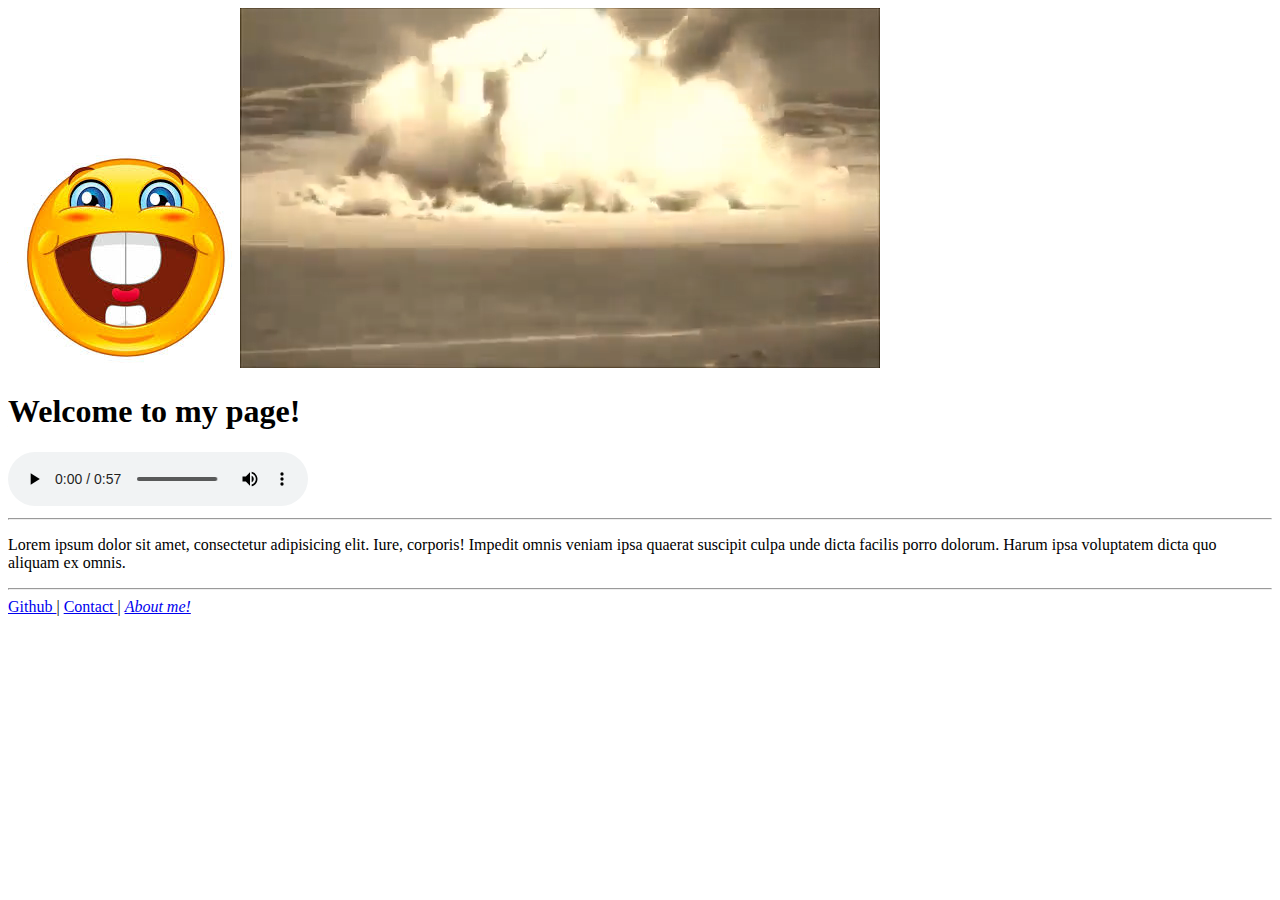
==== index.html @ 4340ac80 "First attempts at HTML" ====
<!DOCTYPE html>
<html lang="en">

<head>
    <meta charset="UTF-8">
    <meta name="viewport" content="width=device-width, initial-scale=1.0">
    <title>My First Website!</title>

</head>

<body>
    <!--First Try at HTML bruh i have never done web dev :(-->
    <img src="/images/funny.jpg" alt="A funny smiling emoji" title=":)">
    <video autoplay muted loop src="/videos/explosion.mp4"></video>

    <h1>Welcome to my page!</h1>
    <audio controls src="audio/royalty free ukulele.mp3"></audio>
    <hr>

    <p>Lorem ipsum dolor sit amet, consectetur adipisicing elit. Iure, corporis! Impedit omnis veniam ipsa quaerat
        suscipit culpa unde dicta facilis porro dolorum. Harum ipsa voluptatem dicta quo aliquam ex omnis.</p>

    <hr>

    <a href="https://github.com/bassmm" target=_self title="Check out my Github page!">
        Github
    </a>
    |
    <a href="mailto:bassamtop123@gmail.com" target=_self title="Send me an email!">
        Contact
    </a>
    |
    <a href="aboutme.html" target=_self title="Get to know me!">
        <i>About me!</i>
    </a>

</body>

</html>
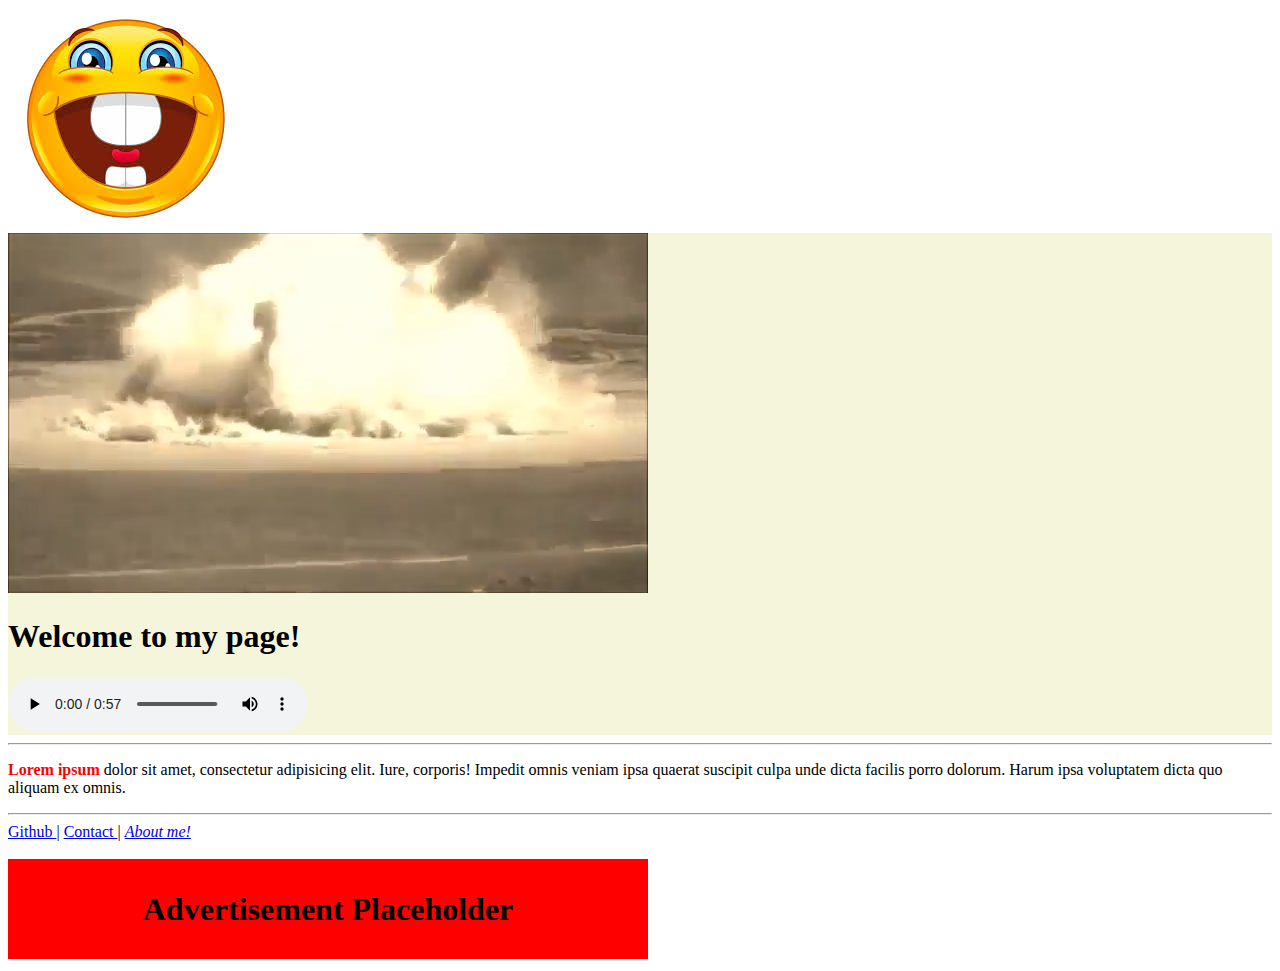
==== commit 05699927: "added ads" ====
--- a/index.html
+++ b/index.html
@@ -11,13 +11,20 @@
 <body>
     <!--First Try at HTML bruh i have never done web dev :(-->
     <img src="/images/funny.jpg" alt="A funny smiling emoji" title=":)">
-    <video autoplay muted loop src="/videos/explosion.mp4"></video>
 
-    <h1>Welcome to my page!</h1>
-    <audio controls src="audio/royalty free ukulele.mp3"></audio>
+    <div id="greeting_zone" style="background-color: beige;">
+
+        <video autoplay muted loop src="/videos/explosion.mp4"></video>
+
+        <h1>Welcome to my page!</h1>
+        <audio controls src="audio/royalty free ukulele.mp3"></audio>
+
+    </div>
+
     <hr>
 
-    <p>Lorem ipsum dolor sit amet, consectetur adipisicing elit. Iure, corporis! Impedit omnis veniam ipsa quaerat
+    <p><span style="color: red;"><b>Lorem ipsum</b></span> dolor sit amet, consectetur adipisicing elit. Iure, corporis!
+        Impedit omnis veniam ipsa quaerat
         suscipit culpa unde dicta facilis porro dolorum. Harum ipsa voluptatem dicta quo aliquam ex omnis.</p>
 
     <hr>
@@ -34,6 +41,10 @@
         <i>About me!</i>
     </a>
 
+    <br>
+    <br>
+
+    <iframe style="border:0;" src="ad.html" width="640" height="100"></iframe>
 </body>
 
 </html>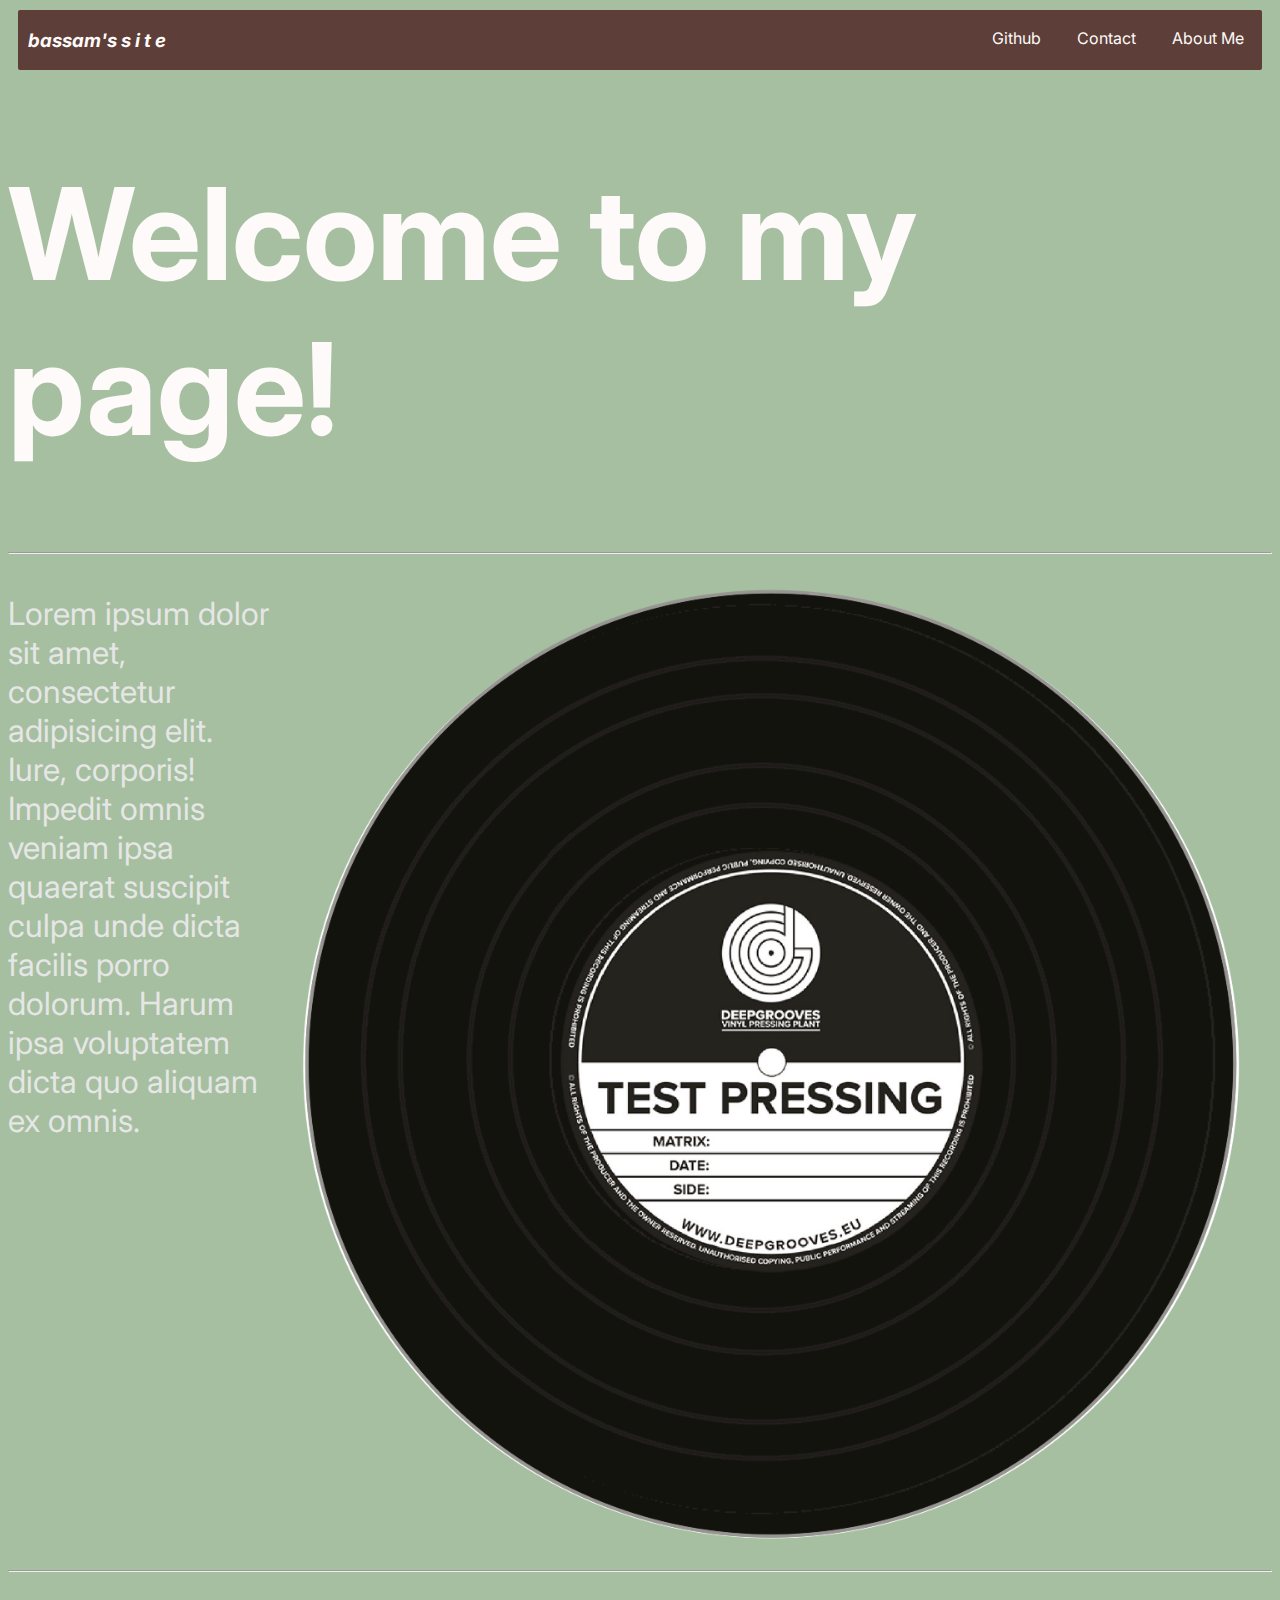
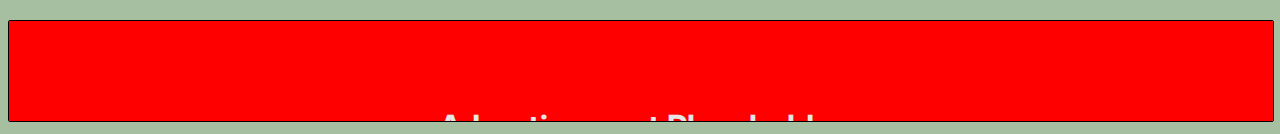
==== commit f4bb966b: "just messing around" ====
--- a/index.html
+++ b/index.html
@@ -5,46 +5,53 @@
     <meta charset="UTF-8">
     <meta name="viewport" content="width=device-width, initial-scale=1.0">
     <title>My First Website!</title>
-
+    <link rel="stylesheet" href="style.css">
 </head>
 
 <body>
     <!--First Try at HTML bruh i have never done web dev :(-->
-    <img src="/images/funny.jpg" alt="A funny smiling emoji" title=":)">
+    <nav class="nav-bar">
+        <h3 class="nav-title"><i>bassam's s i t e</i></h3>
+        <div class="nav-tabs">
+            <a href="https://github.com/bassmm" target=_self title="Check out my Github page!">
+                Github
+            </a>
+            <a href="mailto:bassamtop123@gmail.com" target=_self title="Send me an email!">
+                Contact
+            </a>
+            <a href="aboutme.html" target=_self title="Get to know me!">
+                About Me
+            </a>
+        </div>
+    </nav>
 
-    <div id="greeting_zone" style="background-color: beige;">
+    <div class="greeter-text">
 
-        <video autoplay muted loop src="/videos/explosion.mp4"></video>
+        <h1>Welcome to my
+            <br>
+            page!
+        </h1>
 
-        <h1>Welcome to my page!</h1>
-        <audio controls src="audio/royalty free ukulele.mp3"></audio>
+    </div>
+
+    <hr>
+    <div class="content">
+        <p>Lorem ipsum dolor sit amet, consectetur adipisicing elit. Iure, corporis!
+            Impedit omnis veniam ipsa quaerat
+            suscipit culpa unde dicta facilis porro dolorum. Harum ipsa voluptatem dicta quo aliquam ex omnis.</p>
+
+        <img src="images/vinyl.png" width="1000px">
 
     </div>
 
     <hr>
 
-    <p><span style="color: red;"><b>Lorem ipsum</b></span> dolor sit amet, consectetur adipisicing elit. Iure, corporis!
-        Impedit omnis veniam ipsa quaerat
-        suscipit culpa unde dicta facilis porro dolorum. Harum ipsa voluptatem dicta quo aliquam ex omnis.</p>
 
-    <hr>
-
-    <a href="https://github.com/bassmm" target=_self title="Check out my Github page!">
-        Github
-    </a>
-    |
-    <a href="mailto:bassamtop123@gmail.com" target=_self title="Send me an email!">
-        Contact
-    </a>
-    |
-    <a href="aboutme.html" target=_self title="Get to know me!">
-        <i>About me!</i>
-    </a>
 
     <br>
     <br>
 
-    <iframe style="border:0;" src="ad.html" width="640" height="100"></iframe>
+    <iframe class="ads" src="ad.html" width="640" height="100"></iframe>
 </body>
 
 </html>--- a/style.css
+++ b/style.css
@@ -0,0 +1,62 @@
+@import url('https://fonts.googleapis.com/css2?family=Inter:wght@100..900&display=swap');
+
+* {
+    font-family: "Inter", sans-serif;
+}
+
+body {
+    background: #A5BFA0;
+}
+
+p {
+    color: hsl(0 0% 90%);
+    font-size: 32px;
+}
+
+
+h1 {
+    font-size: 128px;
+    color: #FDFAF9;
+}
+
+.content {
+    display: flex;
+}
+
+.nav-bar {
+    display: flex;
+    justify-content: space-between;
+    background: #5d3e38;
+    color: #FDFAF9;
+    border-radius: 2px;
+    margin: 10px;
+}
+
+.nav-title {
+    margin-left: 10px;
+}
+
+.nav-tabs a {
+    display: block;
+    height: 100%;
+    float: left;
+    text-decoration: none;
+    color: #FDFAF9;
+    margin: 10px;
+    padding: 8px;
+}
+
+.nav-tabs a:hover {
+    text-decoration: overline;
+    border-radius: 2px;
+    background-color: hsl(10, 25%, 35%);
+    transition: 300ms;
+}
+
+
+.ads {
+    width: 100%;
+    border-style: solid;
+    border-radius: 2px;
+    border-width: 1px;
+}